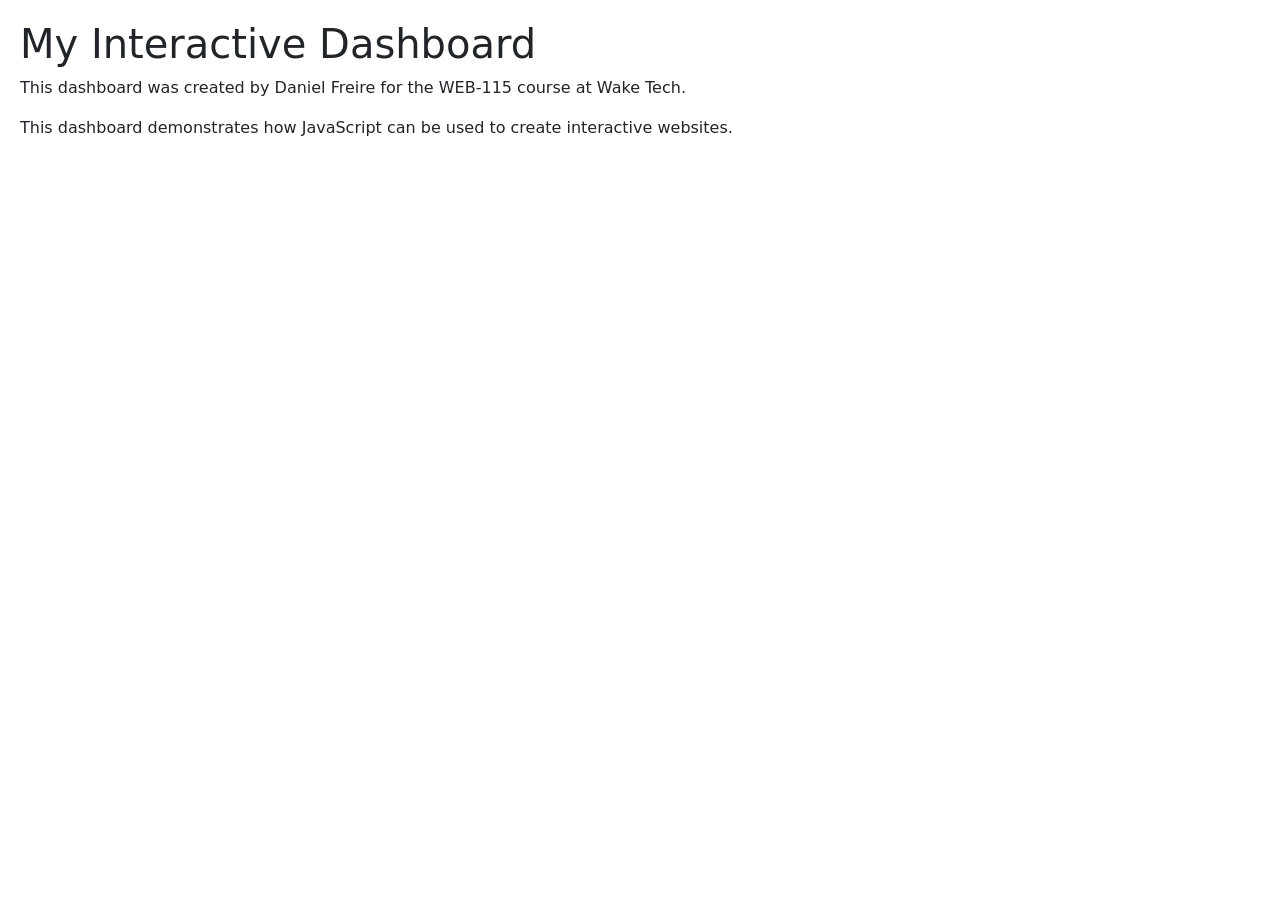
==== index.html @ 583c62be "Initial HTML, CSS and JavaScript code." ====
<!DOCTYPE html>
<html lang="en">
<head>
    <meta charset="UTF-8">
    <meta name="viewport" content="width=device-width, initial-scale=1.0">
    <title>My Interactive Dashboard</title>

    <link rel="stylesheet" href="css/style.css">

    <script src="js/script.js" defer></script>

    <!-- Bootstrap -->
    <link href="https://cdn.jsdelivr.net/npm/bootstrap@5.3.8/dist/css/bootstrap.min.css" rel="stylesheet" integrity="sha384-sRIl4kxILFvY47J16cr9ZwB07vP4J8+LH7qKQnuqkuIAvNWLzeN8tE5YBujZqJLB" crossorigin="anonymous">

    <script defer src="https://cdn.jsdelivr.net/npm/bootstrap@5.3.8/dist/js/bootstrap.bundle.min.js" integrity="sha384-FKyoEForCGlyvwx9Hj09JcYn3nv7wiPVlz7YYwJrWVcXK/BmnVDxM+D2scQbITxI" crossorigin="anonymous"></script>
</head>

<body>

    <h1>My Interactive Dashboard</h1>

    <p>This dashboard was created by Daniel Freire for the WEB-115 course at Wake Tech.</p>

    <script>
        document.write("This dashboard demonstrates how JavaScript can be used to create interactive websites.");
    </script>

    <!-- The <noscript> is for web browsers with JavaScript rendering disabled. -->
    <noscript>
        Unfortunately, your web browser does not support JavaScript.
    </noscript>

    <div class="container">
        <div class="row">
            <!-- Dashboard Content -->
        </div>
    </div>

</body>
</html>
---- css/style.css ----
body {
    background-color: #f8f9fa;
    font-family: Arial, sans-serif;
    padding: 20px;
}

h1 {
    color: #0d6efd;
}
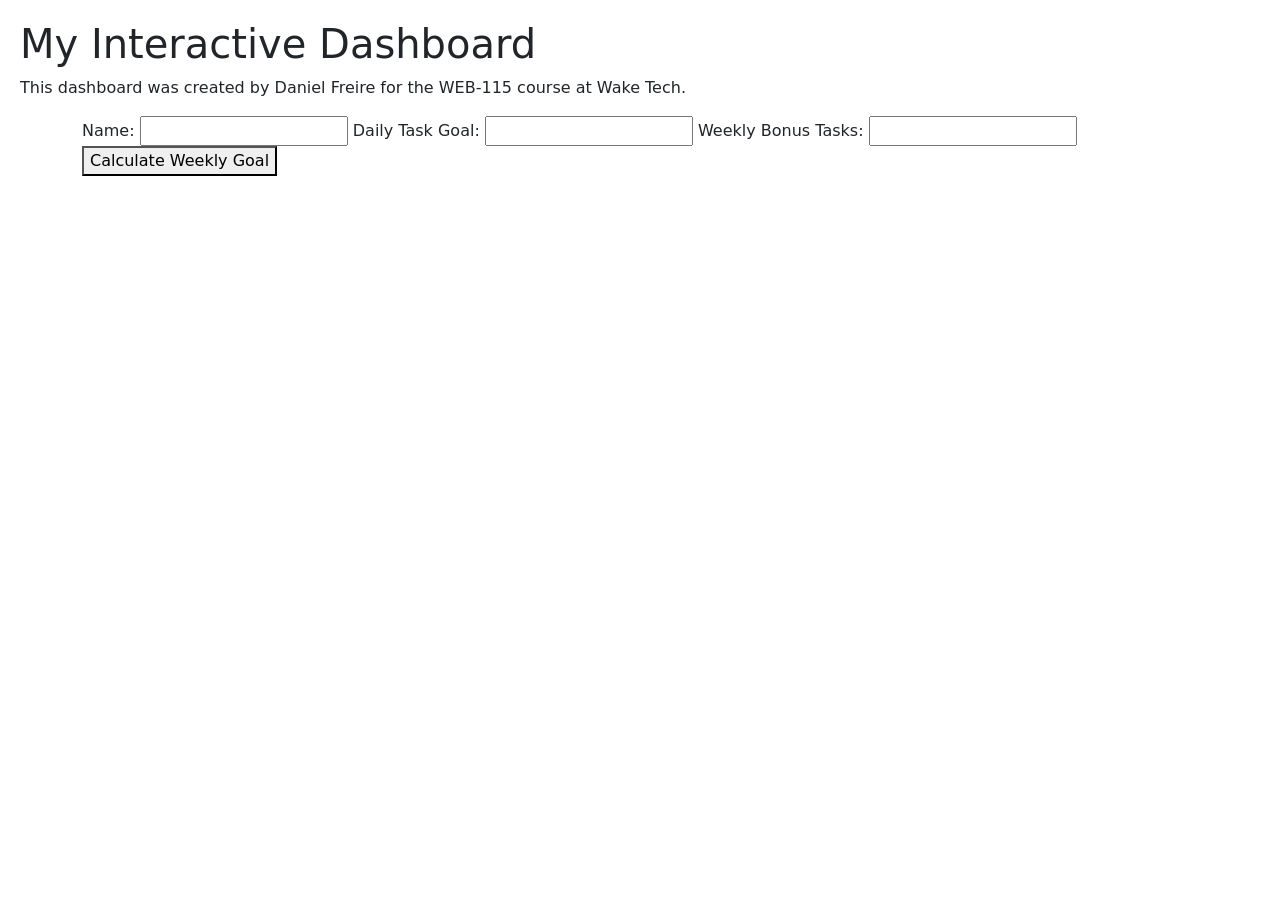
==== commit aa138689: "Created weekly goal function and form" ====
--- a/index.html
+++ b/index.html
@@ -7,12 +7,10 @@
 
     <link rel="stylesheet" href="css/style.css">
 
-    <script src="js/script.js" defer></script>
-
     <!-- Bootstrap -->
     <link href="https://cdn.jsdelivr.net/npm/bootstrap@5.3.8/dist/css/bootstrap.min.css" rel="stylesheet" integrity="sha384-sRIl4kxILFvY47J16cr9ZwB07vP4J8+LH7qKQnuqkuIAvNWLzeN8tE5YBujZqJLB" crossorigin="anonymous">
 
-    <script defer src="https://cdn.jsdelivr.net/npm/bootstrap@5.3.8/dist/js/bootstrap.bundle.min.js" integrity="sha384-FKyoEForCGlyvwx9Hj09JcYn3nv7wiPVlz7YYwJrWVcXK/BmnVDxM+D2scQbITxI" crossorigin="anonymous"></script>
+    <script defer src="https://cdn.jsdelivr.net/npm/bootstrap@5.3.8/dist/js/bootstrap.bundle.min.js" integrity="sha384-FKyoEForCGlyvwx9Hj09JcYn3nv7wiPVlz7YYJrWVcXK/BmnVDxM+D2scQbITxI" crossorigin="anonymous"></script>
 </head>
 
 <body>
@@ -21,18 +19,36 @@
 
     <p>This dashboard was created by Daniel Freire for the WEB-115 course at Wake Tech.</p>
 
-    <script>
-        document.write("This dashboard demonstrates how JavaScript can be used to create interactive websites.");
-    </script>
-
-    <!-- The <noscript> is for web browsers with JavaScript rendering disabled. -->
     <noscript>
         Unfortunately, your web browser does not support JavaScript.
     </noscript>
 
     <div class="container">
         <div class="row">
-            <!-- Dashboard Content -->
+
+            <div class="col" id="weekly-tasks">
+
+                <form id="goal-form">
+
+                    <label for="user-name">Name:</label>
+                    <input type="text" id="user-name" name="user-name" required>
+
+                    <label for="daily-goal">Daily Task Goal:</label>
+                    <input type="number" id="daily-goal" name="daily-goal" required>
+
+                    <label for="bonus-tasks">Weekly Bonus Tasks:</label>
+                    <input type="number" id="bonus-tasks" name="bonus-tasks" required>
+
+                    <button type="submit" id="goal-btn">Calculate Weekly Goal</button>
+
+                </form>
+
+                <p id="goal-message"></p>
+
+                <script src="js/task-manager.js"></script>
+
+            </div>
+
         </div>
     </div>
 
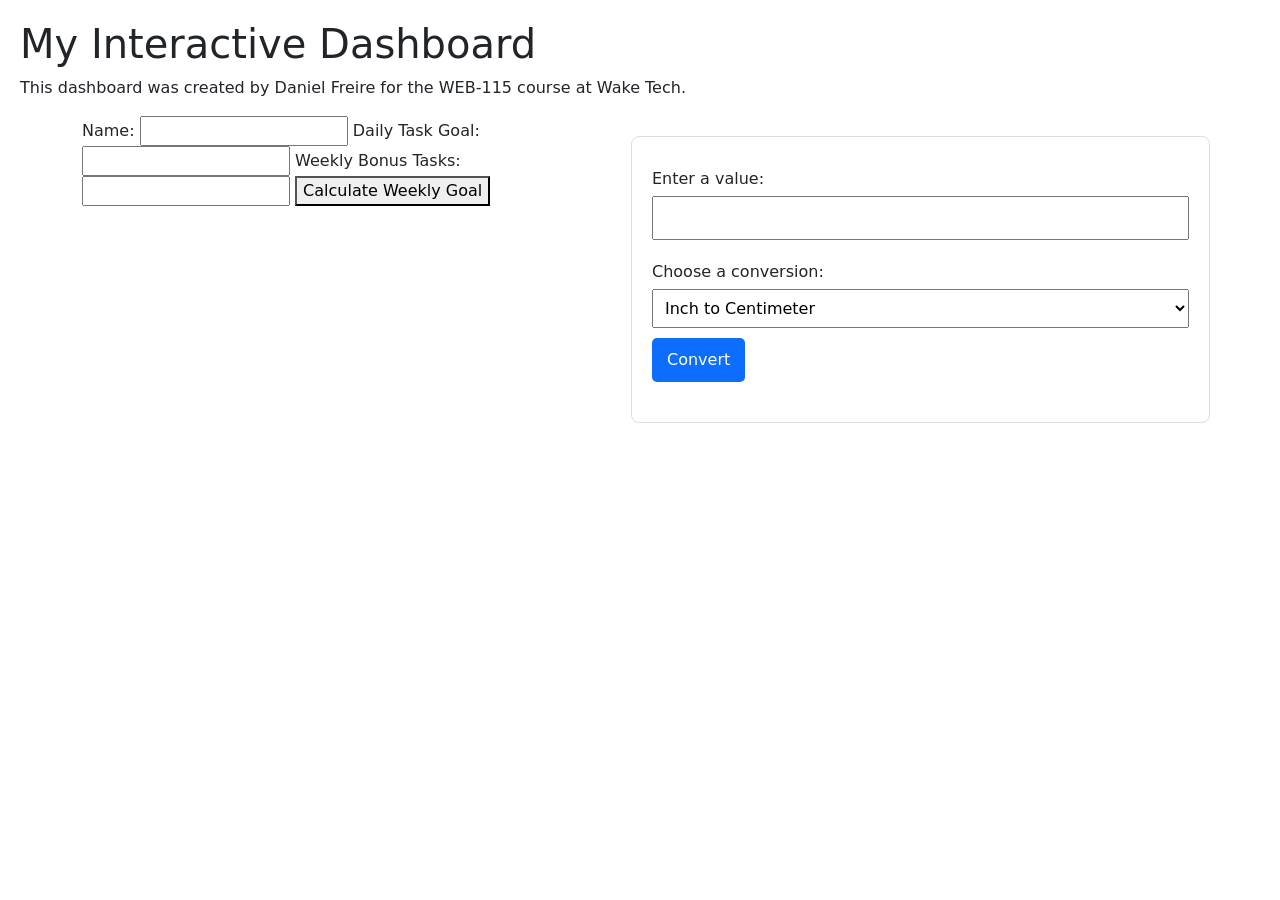
==== commit 570df4b7: "Implemented working metric converter" ====
--- a/index.html
+++ b/index.html
@@ -26,31 +26,59 @@
     <div class="container">
         <div class="row">
 
-            <div class="col" id="weekly-tasks">
+    <div class="col" id="weekly-tasks">
 
-                <form id="goal-form">
+        <form id="goal-form">
 
-                    <label for="user-name">Name:</label>
-                    <input type="text" id="user-name" name="user-name" required>
+            <label for="user-name">Name:</label>
+            <input type="text" id="user-name" name="user-name" required>
 
-                    <label for="daily-goal">Daily Task Goal:</label>
-                    <input type="number" id="daily-goal" name="daily-goal" required>
+            <label for="daily-goal">Daily Task Goal:</label>
+            <input type="number" id="daily-goal" name="daily-goal" required>
 
-                    <label for="bonus-tasks">Weekly Bonus Tasks:</label>
-                    <input type="number" id="bonus-tasks" name="bonus-tasks" required>
+            <label for="bonus-tasks">Weekly Bonus Tasks:</label>
+            <input type="number" id="bonus-tasks" name="bonus-tasks" required>
 
-                    <button type="submit" id="goal-btn">Calculate Weekly Goal</button>
+            <button type="submit" id="goal-btn">Calculate Weekly Goal</button>
 
-                </form>
+        </form>
 
-                <p id="goal-message"></p>
+        <p id="goal-message"></p>
 
-                <script src="js/task-manager.js"></script>
+        <script src="js/task-manager.js"></script>
 
-            </div>
+    </div>
 
-        </div>
-    </div>
+    <div class="col" id="metric-converter">
+
+    <form id="metric-form">
+
+        <label for="metric-value">Enter a value:</label>
+        <input type="number" id="metric-value" name="metric-value" required>
+
+        <label for="conversion">Choose a conversion:</label>
+        <select id="conversion" name="conversion" required>
+            <option value="inch to centimeter">Inch to Centimeter</option>
+            <option value="foot to centimeter">Foot to Centimeter</option>
+            <option value="yard to meter">Yard to Meter</option>
+            <option value="mile to kilometer">Mile to Kilometer</option>
+            <option value="centimeter to inch">Centimeter to Inch</option>
+            <option value="centimeter to foot">Centimeter to Foot</option>
+            <option value="meter to yard">Meter to Yard</option>
+            <option value="kilometer to mile">Kilometer to Mile</option>
+        </select>
+
+        <button type="submit" id="convert-btn">Convert</button>
+
+    </form>
+
+    <p id="conversion-result"></p>
+
+    <script defer src="js/metric-converter.js"></script>
+
+</div>
+
+</div>
 
 </body>
 </html>
--- a/css/style.css
+++ b/css/style.css
@@ -6,4 +6,44 @@
 
 h1 {
     color: #0d6efd;
+}
+
+#metric-converter {
+    background-color: white;
+    padding: 20px;
+    margin-top: 20px;
+    border-radius: 8px;
+    border: 1px solid #ddd;
+}
+
+#metric-converter label {
+    display: block;
+    margin-top: 10px;
+    margin-bottom: 5px;
+}
+
+#metric-converter input,
+#metric-converter select {
+    width: 100%;
+    padding: 8px;
+    margin-bottom: 10px;
+}
+
+#convert-btn {
+    background-color: #0d6efd;
+    color: white;
+    border: none;
+    padding: 10px 15px;
+    border-radius: 5px;
+    cursor: pointer;
+}
+
+#convert-btn:hover {
+    background-color: #0b5ed7;
+}
+
+#conversion-result {
+    margin-top: 20px;
+    font-weight: bold;
+    color: #198754;
 }
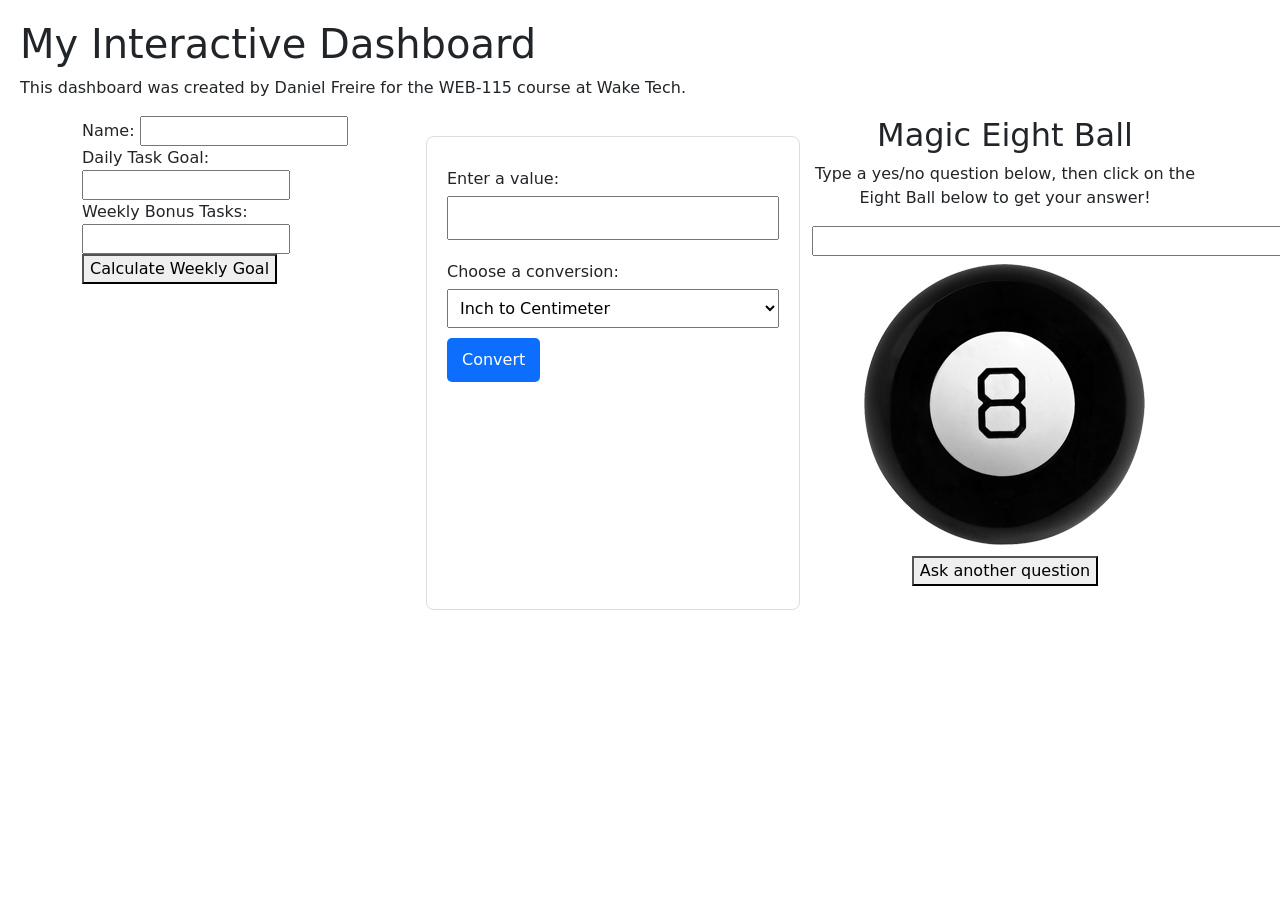
==== commit b2d5cec5: "Add Magic Eight Ball feature" ====
--- a/index.html
+++ b/index.html
@@ -8,7 +8,7 @@
     <link rel="stylesheet" href="css/style.css">
 
     <!-- Bootstrap -->
-    <link href="https://cdn.jsdelivr.net/npm/bootstrap@5.3.8/dist/css/bootstrap.min.css" rel="stylesheet" integrity="sha384-sRIl4kxILFvY47J16cr9ZwB07vP4J8+LH7qKQnuqkuIAvNWLzeN8tE5YBujZqJLB" crossorigin="anonymous">
+    <link href="https://cdn.jsdelivr.net/npm/bootstrap@5.3.8/dist/css/bootstrap.min.css" rel="stylesheet" integrity="sha384-sRIl4kxILFv47J16cr9ZwB07vP4J8+LH7qKQnuqkuIAvNWLzeN8tE5YBujZqJLB" crossorigin="anonymous">
 
     <script defer src="https://cdn.jsdelivr.net/npm/bootstrap@5.3.8/dist/js/bootstrap.bundle.min.js" integrity="sha384-FKyoEForCGlyvwx9Hj09JcYn3nv7wiPVlz7YYJrWVcXK/BmnVDxM+D2scQbITxI" crossorigin="anonymous"></script>
 </head>
@@ -26,59 +26,104 @@
     <div class="container">
         <div class="row">
 
-    <div class="col" id="weekly-tasks">
+            <!-- Weekly Tasks -->
+            <div class="col" id="weekly-tasks">
 
-        <form id="goal-form">
+                <form id="goal-form">
 
-            <label for="user-name">Name:</label>
-            <input type="text" id="user-name" name="user-name" required>
+                    <label for="user-name">Name:</label>
+                    <input type="text" id="user-name" name="user-name" required>
 
-            <label for="daily-goal">Daily Task Goal:</label>
-            <input type="number" id="daily-goal" name="daily-goal" required>
+                    <label for="daily-goal">Daily Task Goal:</label>
+                    <input type="number" id="daily-goal" name="daily-goal" required>
 
-            <label for="bonus-tasks">Weekly Bonus Tasks:</label>
-            <input type="number" id="bonus-tasks" name="bonus-tasks" required>
+                    <label for="bonus-tasks">Weekly Bonus Tasks:</label>
+                    <input type="number" id="bonus-tasks" name="bonus-tasks" required>
 
-            <button type="submit" id="goal-btn">Calculate Weekly Goal</button>
+                    <button type="submit" id="goal-btn">Calculate Weekly Goal</button>
 
-        </form>
+                </form>
 
-        <p id="goal-message"></p>
+                <p id="goal-message"></p>
 
-        <script src="js/task-manager.js"></script>
+                <script src="js/task-manager.js"></script>
 
+            </div>
+
+
+            <!-- Metric Converter -->
+            <div class="col" id="metric-converter">
+
+                <form id="metric-form">
+
+                    <label for="metric-value">Enter a value:</label>
+                    <input type="number" id="metric-value" name="metric-value" required>
+
+                    <label for="conversion">Choose a conversion:</label>
+
+                    <select id="conversion" name="conversion" required>
+                        <option value="inch to centimeter">Inch to Centimeter</option>
+                        <option value="foot to centimeter">Foot to Centimeter</option>
+                        <option value="yard to meter">Yard to Meter</option>
+                        <option value="mile to kilometer">Mile to Kilometer</option>
+                        <option value="centimeter to inch">Centimeter to Inch</option>
+                        <option value="centimeter to foot">Centimeter to Foot</option>
+                        <option value="meter to yard">Meter to Yard</option>
+                        <option value="kilometer to mile">Kilometer to Mile</option>
+                    </select>
+
+                    <button type="submit" id="convert-btn">Convert</button>
+
+                </form>
+
+                <p id="conversion-result"></p>
+
+                <script defer src="js/metric-converter.js"></script>
+
+            </div>
+
+
+            <!-- Magic Eight Ball -->
+            <div class="col" id="magic-eight-ball">
+
+                <link rel="stylesheet" href="css/magic-eight-ball.css">
+
+                <h2 class="heading">Magic Eight Ball</h2>
+
+                <form>
+
+                    <p>
+                        Type a yes/no question below, then click on the Eight Ball below to get your answer!
+                    </p>
+
+                    <input id="question" name="question" size="80">
+
+                    <div id="magicEightBall">
+
+                        <div id="circle"></div>
+
+                        <img
+                            id="ball"
+                            src="img/magic-eight-ball.png"
+                            alt="Magic Eight Ball"
+                        >
+
+                    </div>
+
+                    <button id="reset" name="reset" type="reset">
+                        Ask another question
+                    </button>
+
+                </form>
+
+                <br>
+
+                <script src="js/magic-eight-ball.js" defer></script>
+
+            </div>
+
+        </div>
     </div>
-
-    <div class="col" id="metric-converter">
-
-    <form id="metric-form">
-
-        <label for="metric-value">Enter a value:</label>
-        <input type="number" id="metric-value" name="metric-value" required>
-
-        <label for="conversion">Choose a conversion:</label>
-        <select id="conversion" name="conversion" required>
-            <option value="inch to centimeter">Inch to Centimeter</option>
-            <option value="foot to centimeter">Foot to Centimeter</option>
-            <option value="yard to meter">Yard to Meter</option>
-            <option value="mile to kilometer">Mile to Kilometer</option>
-            <option value="centimeter to inch">Centimeter to Inch</option>
-            <option value="centimeter to foot">Centimeter to Foot</option>
-            <option value="meter to yard">Meter to Yard</option>
-            <option value="kilometer to mile">Kilometer to Mile</option>
-        </select>
-
-        <button type="submit" id="convert-btn">Convert</button>
-
-    </form>
-
-    <p id="conversion-result"></p>
-
-    <script defer src="js/metric-converter.js"></script>
-
-</div>
-
-</div>
 
 </body>
 </html>
--- a/css/magic-eight-ball.css
+++ b/css/magic-eight-ball.css
@@ -0,0 +1,43 @@
+
+#magic-eight-ball {
+  max-width: 410px;
+  text-align: center;
+  margin: auto;
+}
+
+#circle {
+  font-size: 12pt;
+  background-color: white;
+  color: black;
+  position: absolute;
+  margin-left: 70px;
+  margin-top: 70px;
+  height: 150px;
+  width: 150px;
+  border-radius: 50%;
+  text-wrap: wrap;
+  display: none;
+}
+
+
+img:active {
+  animation: shake 1s;
+  animation-iteration-count: infinite;
+}
+
+img:visited {
+  animation: none;
+}
+@keyframes shake {
+  0% { transform: translate(1px, 1px) rotate(0deg);  }
+  10% { transform: translate(-1px, -2px) rotate(-1deg); }
+  20% { transform: translate(-3px, 0px) rotate(1deg); }
+  30% { transform: translate(3px, 2px) rotate(0deg); }
+  40% { transform: translate(1px, -1px) rotate(1deg); }
+  50% { transform: translate(-1px, 2px) rotate(-1deg); }
+  60% { transform: translate(-3px, 1px) rotate(0deg); }
+  70% { transform: translate(3px, 1px) rotate(-1deg); }
+  80% { transform: translate(-1px, -1px) rotate(1deg); }
+  90% { transform: translate(1px, 2px) rotate(0deg); }
+  100% { transform: translate(1px, -2px) rotate(-1deg); }
+}
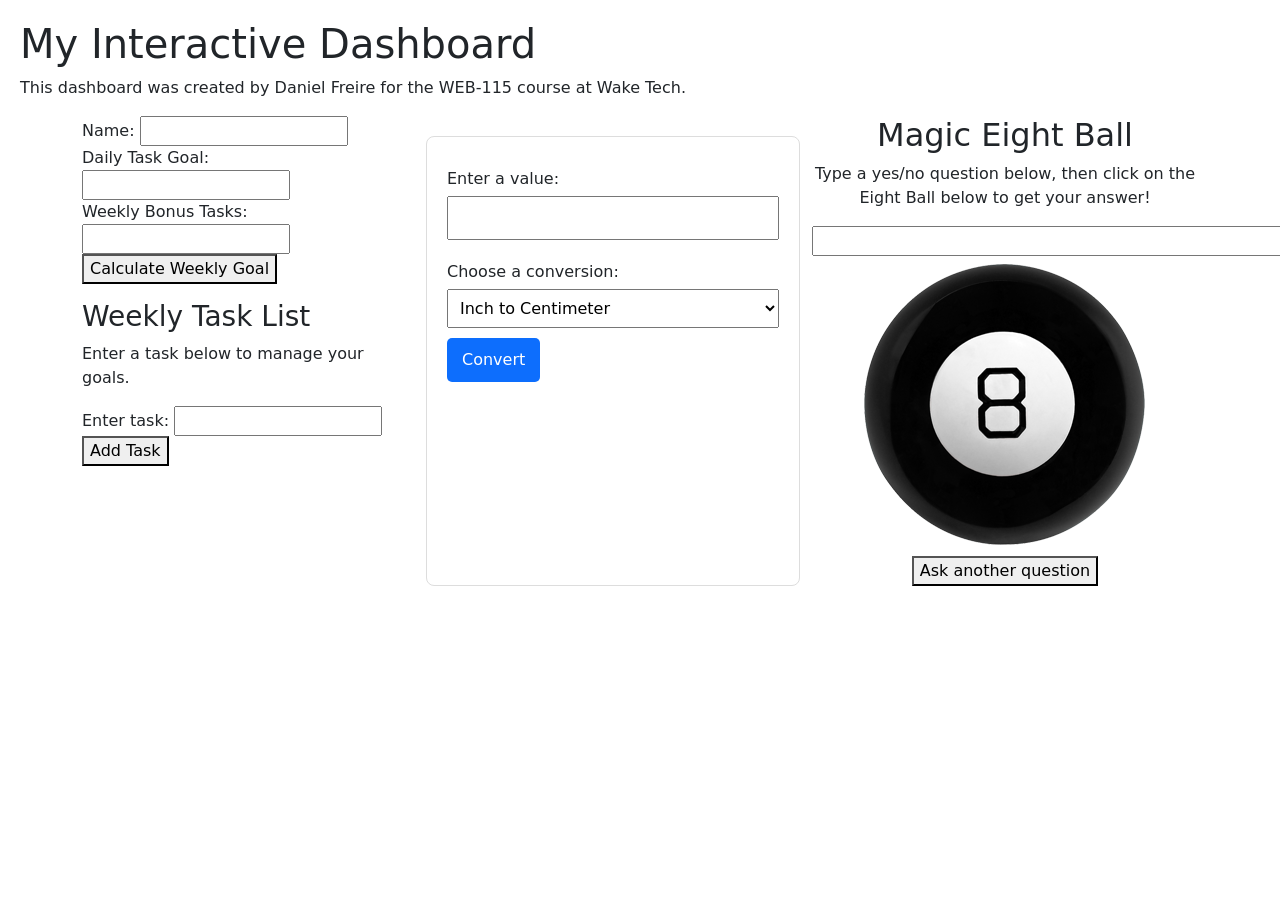
==== commit 8f7856a8: "UI in HTML with JS generated UL and task logic" ====
--- a/index.html
+++ b/index.html
@@ -1,23 +1,40 @@
 <!DOCTYPE html>
 <html lang="en">
+
 <head>
     <meta charset="UTF-8">
     <meta name="viewport" content="width=device-width, initial-scale=1.0">
+
     <title>My Interactive Dashboard</title>
 
     <link rel="stylesheet" href="css/style.css">
 
     <!-- Bootstrap -->
-    <link href="https://cdn.jsdelivr.net/npm/bootstrap@5.3.8/dist/css/bootstrap.min.css" rel="stylesheet" integrity="sha384-sRIl4kxILFv47J16cr9ZwB07vP4J8+LH7qKQnuqkuIAvNWLzeN8tE5YBujZqJLB" crossorigin="anonymous">
-
-    <script defer src="https://cdn.jsdelivr.net/npm/bootstrap@5.3.8/dist/js/bootstrap.bundle.min.js" integrity="sha384-FKyoEForCGlyvwx9Hj09JcYn3nv7wiPVlz7YYJrWVcXK/BmnVDxM+D2scQbITxI" crossorigin="anonymous"></script>
+    <link
+        href="https://cdn.jsdelivr.net/npm/bootstrap@5.3.8/dist/css/bootstrap.min.css"
+        rel="stylesheet"
+        integrity="sha384-sRIl4kxILFv47J16cr9ZwB07vP4J8+LH7qKQnuqkuIAvNWLzeN8tE5YBujZqJLB"
+        crossorigin="anonymous"
+    >
+
+    <script
+        defer
+        src="https://cdn.jsdelivr.net/npm/bootstrap@5.3.8/dist/js/bootstrap.bundle.min.js"
+        integrity="sha384-FKyoEForCGlyvwx9Hj09JcYn3nv7wiPVlz7YYJrWVcXK/BmnVDxM+D2scQbITxI"
+        crossorigin="anonymous"
+    ></script>
+
+    <link rel="stylesheet" href="css/magic-eight-ball.css">
 </head>
 
 <body>
 
     <h1>My Interactive Dashboard</h1>
 
-    <p>This dashboard was created by Daniel Freire for the WEB-115 course at Wake Tech.</p>
+    <p>
+        This dashboard was created by Daniel Freire
+        for the WEB-115 course at Wake Tech.
+    </p>
 
     <noscript>
         Unfortunately, your web browser does not support JavaScript.
@@ -26,30 +43,74 @@
     <div class="container">
         <div class="row">
 
-            <!-- Weekly Tasks -->
+            <!-- Weekly Tasks and Task Manager -->
             <div class="col" id="weekly-tasks">
 
+                <!-- Weekly Goal Form -->
                 <form id="goal-form">
 
                     <label for="user-name">Name:</label>
-                    <input type="text" id="user-name" name="user-name" required>
+                    <input
+                        type="text"
+                        id="user-name"
+                        name="user-name"
+                        required
+                    >
 
                     <label for="daily-goal">Daily Task Goal:</label>
-                    <input type="number" id="daily-goal" name="daily-goal" required>
+                    <input
+                        type="number"
+                        id="daily-goal"
+                        name="daily-goal"
+                        required
+                    >
 
                     <label for="bonus-tasks">Weekly Bonus Tasks:</label>
-                    <input type="number" id="bonus-tasks" name="bonus-tasks" required>
-
-                    <button type="submit" id="goal-btn">Calculate Weekly Goal</button>
+                    <input
+                        type="number"
+                        id="bonus-tasks"
+                        name="bonus-tasks"
+                        required
+                    >
+
+                    <button type="submit" id="goal-btn">
+                        Calculate Weekly Goal
+                    </button>
 
                 </form>
 
                 <p id="goal-message"></p>
 
-                <script src="js/task-manager.js"></script>
+                <!-- Weekly Task Manager -->
+                <div id="task-list">
+
+                    <h3>Weekly Task List</h3>
+
+                    <p>
+                        Enter a task below to manage your goals.
+                    </p>
+
+                    <form id="task-form">
+
+                        <label for="task-name">Enter task:</label>
+
+                        <input
+                            type="text"
+                            id="task-name"
+                            name="task-name"
+                        >
+
+                        <button type="button" id="add-task">
+                            Add Task
+                        </button>
+
+                    </form>
+
+                    <!-- The task list will be generated with JavaScript -->
+
+                </div>
 
             </div>
-
 
             <!-- Metric Converter -->
             <div class="col" id="metric-converter">
@@ -57,46 +118,70 @@
                 <form id="metric-form">
 
                     <label for="metric-value">Enter a value:</label>
-                    <input type="number" id="metric-value" name="metric-value" required>
+
+                    <input
+                        type="number"
+                        id="metric-value"
+                        name="metric-value"
+                        required
+                    >
 
                     <label for="conversion">Choose a conversion:</label>
 
                     <select id="conversion" name="conversion" required>
-                        <option value="inch to centimeter">Inch to Centimeter</option>
-                        <option value="foot to centimeter">Foot to Centimeter</option>
-                        <option value="yard to meter">Yard to Meter</option>
-                        <option value="mile to kilometer">Mile to Kilometer</option>
-                        <option value="centimeter to inch">Centimeter to Inch</option>
-                        <option value="centimeter to foot">Centimeter to Foot</option>
-                        <option value="meter to yard">Meter to Yard</option>
-                        <option value="kilometer to mile">Kilometer to Mile</option>
+                        <option value="inch to centimeter">
+                            Inch to Centimeter
+                        </option>
+                        <option value="foot to centimeter">
+                            Foot to Centimeter
+                        </option>
+                        <option value="yard to meter">
+                            Yard to Meter
+                        </option>
+                        <option value="mile to kilometer">
+                            Mile to Kilometer
+                        </option>
+                        <option value="centimeter to inch">
+                            Centimeter to Inch
+                        </option>
+                        <option value="centimeter to foot">
+                            Centimeter to Foot
+                        </option>
+                        <option value="meter to yard">
+                            Meter to Yard
+                        </option>
+                        <option value="kilometer to mile">
+                            Kilometer to Mile
+                        </option>
                     </select>
 
-                    <button type="submit" id="convert-btn">Convert</button>
+                    <button type="submit" id="convert-btn">
+                        Convert
+                    </button>
 
                 </form>
 
                 <p id="conversion-result"></p>
 
-                <script defer src="js/metric-converter.js"></script>
-
             </div>
-
 
             <!-- Magic Eight Ball -->
             <div class="col" id="magic-eight-ball">
 
-                <link rel="stylesheet" href="css/magic-eight-ball.css">
-
                 <h2 class="heading">Magic Eight Ball</h2>
 
                 <form>
 
                     <p>
-                        Type a yes/no question below, then click on the Eight Ball below to get your answer!
+                        Type a yes/no question below, then click on the
+                        Eight Ball below to get your answer!
                     </p>
 
-                    <input id="question" name="question" size="80">
+                    <input
+                        id="question"
+                        name="question"
+                        size="80"
+                    >
 
                     <div id="magicEightBall">
 
@@ -116,14 +201,16 @@
 
                 </form>
 
-                <br>
-
-                <script src="js/magic-eight-ball.js" defer></script>
-
             </div>
 
         </div>
     </div>
 
+    <!-- JavaScript files -->
+    <script src="js/task-manager.js"></script>
+    <script src="js/metric-converter.js"></script>
+    <script src="js/magic-eight-ball.js"></script>
+
 </body>
+
 </html>
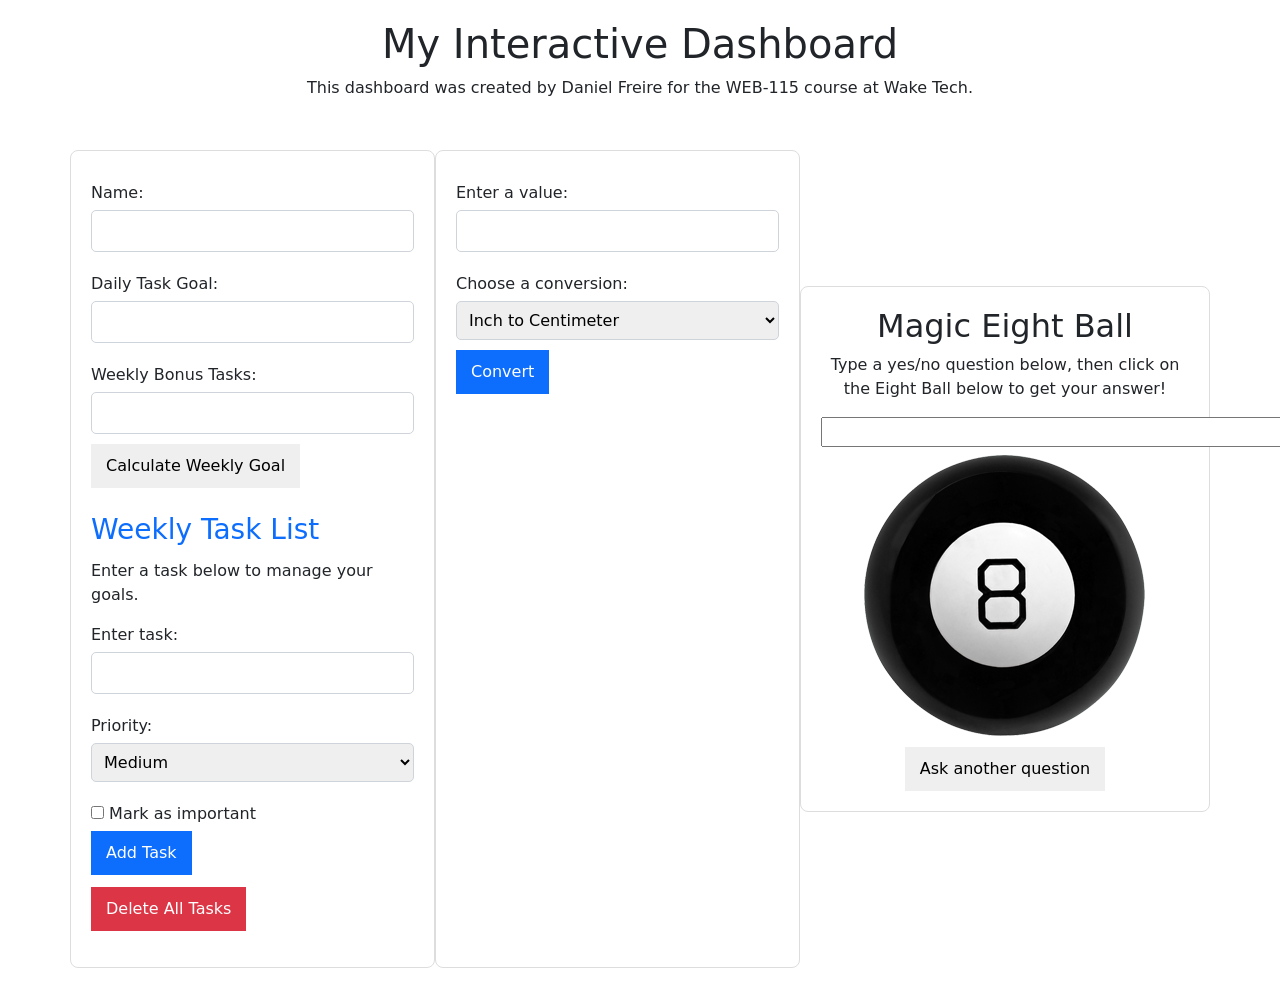
==== commit 341b6bbe: "Updated task manager with objects and task controls" ====
--- a/index.html
+++ b/index.html
@@ -98,15 +98,44 @@
                             type="text"
                             id="task-name"
                             name="task-name"
+                            required
                         >
 
-                        <button type="button" id="add-task">
+                        <label for="task-priority">Priority:</label>
+
+                        <select
+                            id="task-priority"
+                            name="task-priority"
+                        >
+                            <option value="High">High</option>
+                            <option value="Medium" selected>Medium</option>
+                            <option value="Low">Low</option>
+                        </select>
+
+                        <label for="task-important">
+                            <input
+                                type="checkbox"
+                                id="task-important"
+                                name="task-important"
+                            >
+                            Mark as important
+                        </label>
+
+                        <button type="submit" id="add-task">
                             Add Task
                         </button>
 
                     </form>
 
-                    <!-- The task list will be generated with JavaScript -->
+                    <button
+                        type="button"
+                        id="delete-task-list"
+                    >
+                        Delete All Tasks
+                    </button>
+
+                    <!-- JavaScript will display tasks here -->
+                    <ul id="user-tasks"></ul>
 
                 </div>
 
--- a/css/style.css
+++ b/css/style.css
@@ -1,14 +1,27 @@
+
+/* General page styles */
 body {
     background-color: #f8f9fa;
     font-family: Arial, sans-serif;
     padding: 20px;
+    color: #212529;
 }
 
 h1 {
     color: #0d6efd;
+    text-align: center;
+    margin-bottom: 15px;
 }
 
-#metric-converter {
+body > p {
+    text-align: center;
+    margin-bottom: 30px;
+}
+
+/* Dashboard sections */
+#weekly-tasks,
+#metric-converter,
+#magic-eight-ball {
     background-color: white;
     padding: 20px;
     margin-top: 20px;
@@ -16,34 +29,142 @@
     border: 1px solid #ddd;
 }
 
+/* Form labels */
+#weekly-tasks label,
 #metric-converter label {
     display: block;
     margin-top: 10px;
     margin-bottom: 5px;
 }
 
+/* Form inputs */
+#weekly-tasks input[type="text"],
+#weekly-tasks input[type="number"],
+#weekly-tasks select,
 #metric-converter input,
 #metric-converter select {
     width: 100%;
     padding: 8px;
     margin-bottom: 10px;
+    border: 1px solid #ced4da;
+    border-radius: 5px;
 }
 
+/* General buttons */
+button {
+    padding: 10px 15px;
+    border: none;
+    border-radius: 5px;
+    cursor: pointer;
+    margin: 4px 3px 4px 0;
+}
+
+button:hover {
+    opacity: 0.85;
+}
+
+/* Weekly task manager */
+#task-list {
+    margin-top: 25px;
+}
+
+#task-list h3 {
+    color: #0d6efd;
+    margin-bottom: 12px;
+}
+
+#add-task {
+    background-color: #0d6efd;
+    color: white;
+}
+
+#delete-task-list {
+    background-color: #dc3545;
+    color: white;
+    margin-top: 12px;
+}
+
+/* Individual task items */
+#user-tasks {
+    padding-left: 0;
+    margin-top: 15px;
+    list-style: none;
+}
+
+.task-item {
+    padding: 12px;
+    margin-bottom: 12px;
+    border: 1px solid #ddd;
+    border-radius: 6px;
+    overflow-wrap: anywhere;
+}
+
+/* Task action buttons */
+.task-item button {
+    font-size: 13px;
+    margin-top: 8px;
+}
+
+.task-item button:nth-of-type(1) {
+    background-color: #198754;
+    color: white;
+}
+
+.task-item button:nth-of-type(2) {
+    background-color: #0d6efd;
+    color: white;
+}
+
+.task-item button:nth-of-type(3) {
+    background-color: #dc3545;
+    color: white;
+}
+
+/* Metric converter */
 #convert-btn {
     background-color: #0d6efd;
     color: white;
-    border: none;
-    padding: 10px 15px;
-    border-radius: 5px;
-    cursor: pointer;
-}
-
-#convert-btn:hover {
-    background-color: #0b5ed7;
 }
 
 #conversion-result {
     margin-top: 20px;
     font-weight: bold;
     color: #198754;
+}
+
+/* Weekly goal result */
+#goal-message {
+    margin-top: 15px;
+    font-weight: bold;
+}
+
+/* Responsive layout for smaller screens */
+@media (max-width: 768px) {
+    body {
+        padding: 12px;
+    }
+
+    #weekly-tasks,
+    #metric-converter,
+    #magic-eight-ball {
+        padding: 15px;
+    }
+
+    .row {
+        display: block;
+    }
+
+    .col {
+        width: 100%;
+    }
+
+    #question {
+        max-width: 100%;
+        width: 100%;
+    }
+
+    #magicEightBall img {
+        max-width: 100%;
+        height: auto;
+    }
 }
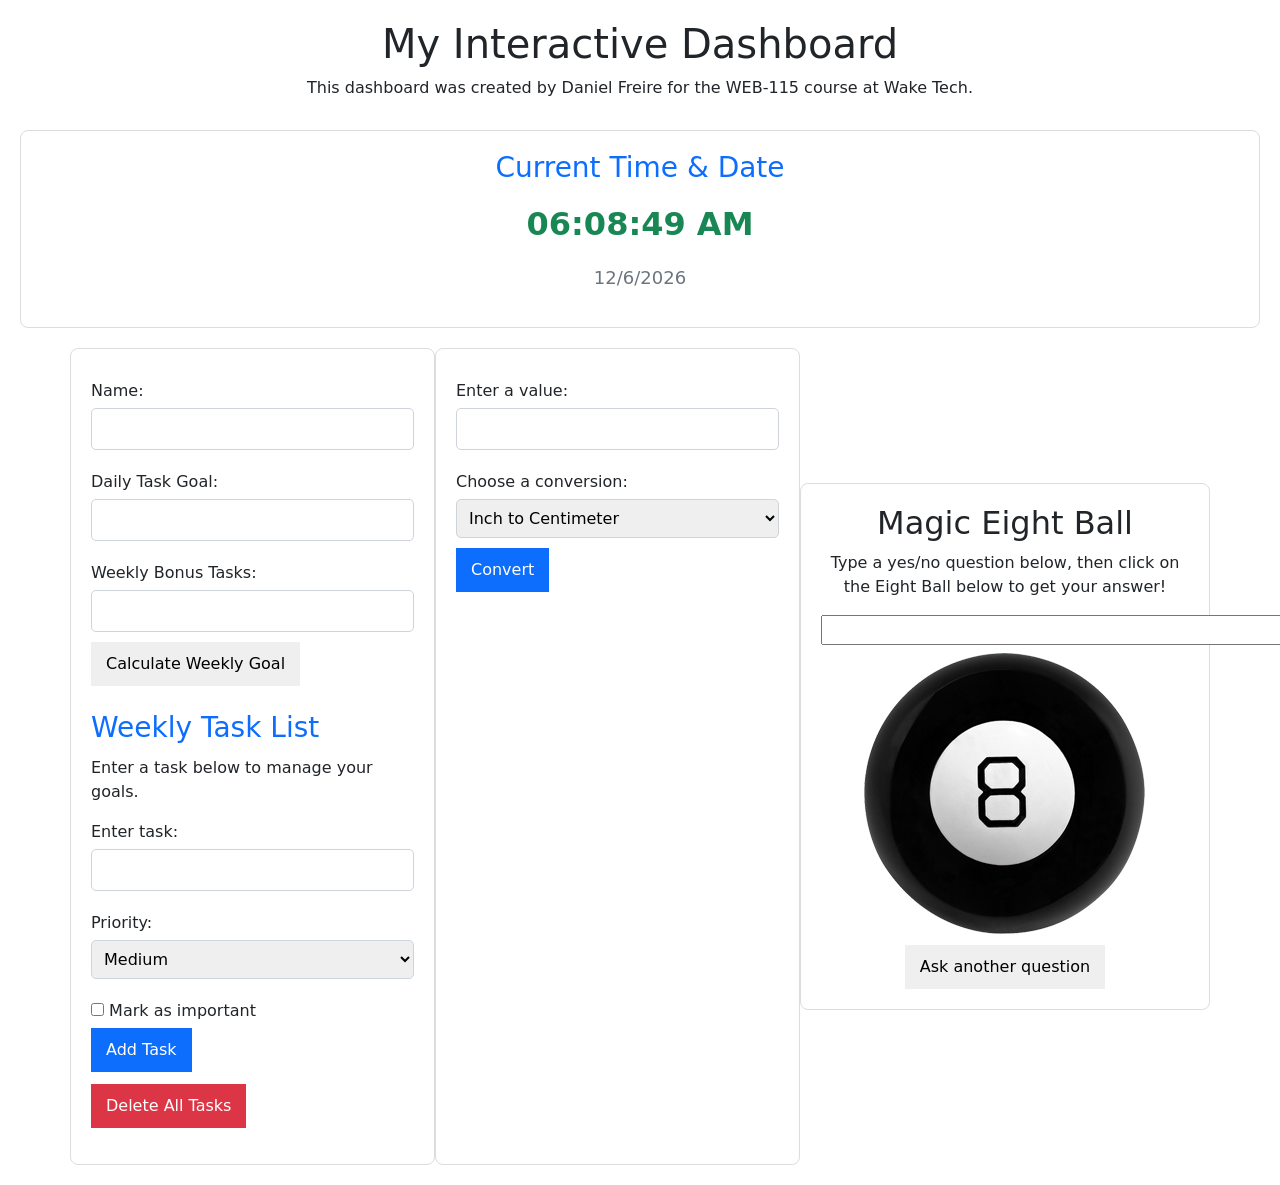
==== commit 4affdbab: "Implemented real-time clock and date component" ====
--- a/index.html
+++ b/index.html
@@ -1,3 +1,4 @@
+
 <!DOCTYPE html>
 <html lang="en">
 
@@ -7,7 +8,11 @@
 
     <title>My Interactive Dashboard</title>
 
+    <!-- Main CSS -->
     <link rel="stylesheet" href="css/style.css">
+
+    <!-- Digital Clock CSS -->
+    <link rel="stylesheet" href="css/digital-clock.css">
 
     <!-- Bootstrap -->
     <link
@@ -25,6 +30,10 @@
     ></script>
 
     <link rel="stylesheet" href="css/magic-eight-ball.css">
+
+    <!-- Digital Clock JavaScript -->
+    <script defer src="js/digital-clock.js"></script>
+
 </head>
 
 <body>
@@ -40,202 +49,216 @@
         Unfortunately, your web browser does not support JavaScript.
     </noscript>
 
-    <div class="container">
-        <div class="row">
-
-            <!-- Weekly Tasks and Task Manager -->
-            <div class="col" id="weekly-tasks">
-
-                <!-- Weekly Goal Form -->
-                <form id="goal-form">
-
-                    <label for="user-name">Name:</label>
-                    <input
-                        type="text"
-                        id="user-name"
-                        name="user-name"
-                        required
-                    >
-
-                    <label for="daily-goal">Daily Task Goal:</label>
-                    <input
-                        type="number"
-                        id="daily-goal"
-                        name="daily-goal"
-                        required
-                    >
-
-                    <label for="bonus-tasks">Weekly Bonus Tasks:</label>
-                    <input
-                        type="number"
-                        id="bonus-tasks"
-                        name="bonus-tasks"
-                        required
-                    >
-
-                    <button type="submit" id="goal-btn">
-                        Calculate Weekly Goal
-                    </button>
-
-                </form>
-
-                <p id="goal-message"></p>
-
-                <!-- Weekly Task Manager -->
-                <div id="task-list">
-
-                    <h3>Weekly Task List</h3>
-
-                    <p>
-                        Enter a task below to manage your goals.
-                    </p>
-
-                    <form id="task-form">
-
-                        <label for="task-name">Enter task:</label>
-
+    <main>
+
+        <!-- Digital Clock -->
+        <div id="digital-clock" class="col">
+
+            <h3>Current Time &amp; Date</h3>
+
+            <p id="clock-face"></p>
+
+            <p id="calendar-date"></p>
+
+        </div>
+
+        <div class="container">
+            <div class="row">
+
+                <!-- Weekly Tasks and Task Manager -->
+                <div class="col" id="weekly-tasks">
+
+                    <!-- Weekly Goal Form -->
+                    <form id="goal-form">
+
+                        <label for="user-name">Name:</label>
                         <input
                             type="text"
-                            id="task-name"
-                            name="task-name"
-                            required
-                        >
-
-                        <label for="task-priority">Priority:</label>
-
-                        <select
-                            id="task-priority"
-                            name="task-priority"
-                        >
-                            <option value="High">High</option>
-                            <option value="Medium" selected>Medium</option>
-                            <option value="Low">Low</option>
+                            id="user-name"
+                            name="user-name"
+                            required
+                        >
+
+                        <label for="daily-goal">Daily Task Goal:</label>
+                        <input
+                            type="number"
+                            id="daily-goal"
+                            name="daily-goal"
+                            required
+                        >
+
+                        <label for="bonus-tasks">Weekly Bonus Tasks:</label>
+                        <input
+                            type="number"
+                            id="bonus-tasks"
+                            name="bonus-tasks"
+                            required
+                        >
+
+                        <button type="submit" id="goal-btn">
+                            Calculate Weekly Goal
+                        </button>
+
+                    </form>
+
+                    <p id="goal-message"></p>
+
+                    <!-- Weekly Task Manager -->
+                    <div id="task-list">
+
+                        <h3>Weekly Task List</h3>
+
+                        <p>
+                            Enter a task below to manage your goals.
+                        </p>
+
+                        <form id="task-form">
+
+                            <label for="task-name">Enter task:</label>
+
+                            <input
+                                type="text"
+                                id="task-name"
+                                name="task-name"
+                                required
+                            >
+
+                            <label for="task-priority">Priority:</label>
+
+                            <select
+                                id="task-priority"
+                                name="task-priority"
+                            >
+                                <option value="High">High</option>
+                                <option value="Medium" selected>Medium</option>
+                                <option value="Low">Low</option>
+                            </select>
+
+                            <label for="task-important">
+                                <input
+                                    type="checkbox"
+                                    id="task-important"
+                                    name="task-important"
+                                >
+                                Mark as important
+                            </label>
+
+                            <button type="submit" id="add-task">
+                                Add Task
+                            </button>
+
+                        </form>
+
+                        <button
+                            type="button"
+                            id="delete-task-list"
+                        >
+                            Delete All Tasks
+                        </button>
+
+                        <ul id="user-tasks"></ul>
+
+                    </div>
+
+                </div>
+
+                <!-- Metric Converter -->
+                <div class="col" id="metric-converter">
+
+                    <form id="metric-form">
+
+                        <label for="metric-value">Enter a value:</label>
+
+                        <input
+                            type="number"
+                            id="metric-value"
+                            name="metric-value"
+                            required
+                        >
+
+                        <label for="conversion">Choose a conversion:</label>
+
+                        <select id="conversion" name="conversion" required>
+                            <option value="inch to centimeter">
+                                Inch to Centimeter
+                            </option>
+                            <option value="foot to centimeter">
+                                Foot to Centimeter
+                            </option>
+                            <option value="yard to meter">
+                                Yard to Meter
+                            </option>
+                            <option value="mile to kilometer">
+                                Mile to Kilometer
+                            </option>
+                            <option value="centimeter to inch">
+                                Centimeter to Inch
+                            </option>
+                            <option value="centimeter to foot">
+                                Centimeter to Foot
+                            </option>
+                            <option value="meter to yard">
+                                Meter to Yard
+                            </option>
+                            <option value="kilometer to mile">
+                                Kilometer to Mile
+                            </option>
                         </select>
 
-                        <label for="task-important">
-                            <input
-                                type="checkbox"
-                                id="task-important"
-                                name="task-important"
+                        <button type="submit" id="convert-btn">
+                            Convert
+                        </button>
+
+                    </form>
+
+                    <p id="conversion-result"></p>
+
+                </div>
+
+                <!-- Magic Eight Ball -->
+                <div class="col" id="magic-eight-ball">
+
+                    <h2 class="heading">Magic Eight Ball</h2>
+
+                    <form>
+
+                        <p>
+                            Type a yes/no question below, then click on the
+                            Eight Ball below to get your answer!
+                        </p>
+
+                        <input
+                            id="question"
+                            name="question"
+                            size="80"
+                        >
+
+                        <div id="magicEightBall">
+
+                            <div id="circle"></div>
+
+                            <img
+                                id="ball"
+                                src="img/magic-eight-ball.png"
+                                alt="Magic Eight Ball"
                             >
-                            Mark as important
-                        </label>
-
-                        <button type="submit" id="add-task">
-                            Add Task
+
+                        </div>
+
+                        <button id="reset" name="reset" type="reset">
+                            Ask another question
                         </button>
 
                     </form>
 
-                    <button
-                        type="button"
-                        id="delete-task-list"
-                    >
-                        Delete All Tasks
-                    </button>
-
-                    <!-- JavaScript will display tasks here -->
-                    <ul id="user-tasks"></ul>
-
                 </div>
 
             </div>
-
-            <!-- Metric Converter -->
-            <div class="col" id="metric-converter">
-
-                <form id="metric-form">
-
-                    <label for="metric-value">Enter a value:</label>
-
-                    <input
-                        type="number"
-                        id="metric-value"
-                        name="metric-value"
-                        required
-                    >
-
-                    <label for="conversion">Choose a conversion:</label>
-
-                    <select id="conversion" name="conversion" required>
-                        <option value="inch to centimeter">
-                            Inch to Centimeter
-                        </option>
-                        <option value="foot to centimeter">
-                            Foot to Centimeter
-                        </option>
-                        <option value="yard to meter">
-                            Yard to Meter
-                        </option>
-                        <option value="mile to kilometer">
-                            Mile to Kilometer
-                        </option>
-                        <option value="centimeter to inch">
-                            Centimeter to Inch
-                        </option>
-                        <option value="centimeter to foot">
-                            Centimeter to Foot
-                        </option>
-                        <option value="meter to yard">
-                            Meter to Yard
-                        </option>
-                        <option value="kilometer to mile">
-                            Kilometer to Mile
-                        </option>
-                    </select>
-
-                    <button type="submit" id="convert-btn">
-                        Convert
-                    </button>
-
-                </form>
-
-                <p id="conversion-result"></p>
-
-            </div>
-
-            <!-- Magic Eight Ball -->
-            <div class="col" id="magic-eight-ball">
-
-                <h2 class="heading">Magic Eight Ball</h2>
-
-                <form>
-
-                    <p>
-                        Type a yes/no question below, then click on the
-                        Eight Ball below to get your answer!
-                    </p>
-
-                    <input
-                        id="question"
-                        name="question"
-                        size="80"
-                    >
-
-                    <div id="magicEightBall">
-
-                        <div id="circle"></div>
-
-                        <img
-                            id="ball"
-                            src="img/magic-eight-ball.png"
-                            alt="Magic Eight Ball"
-                        >
-
-                    </div>
-
-                    <button id="reset" name="reset" type="reset">
-                        Ask another question
-                    </button>
-
-                </form>
-
-            </div>
-
         </div>
-    </div>
-
-    <!-- JavaScript files -->
+
+    </main>
+
+    <!-- Existing JavaScript files -->
     <script src="js/task-manager.js"></script>
     <script src="js/metric-converter.js"></script>
     <script src="js/magic-eight-ball.js"></script>
--- a/css/style.css
+++ b/css/style.css
@@ -1,4 +1,3 @@
-
 /* General page styles */
 body {
     background-color: #f8f9fa;
--- a/css/digital-clock.css
+++ b/css/digital-clock.css
@@ -0,0 +1,26 @@
+/* Digital Clock Styles */
+#digital-clock {
+    background-color: #ffffff;
+    color: #212529;
+    padding: 20px;
+    margin-top: 20px;
+    border-radius: 8px;
+    border: 1px solid #ddd;
+    text-align: center;
+}
+
+#digital-clock h3 {
+    color: #0d6efd;
+    margin-bottom: 15px;
+}
+
+#clock-face {
+    font-size: 32px;
+    font-weight: bold;
+    color: #198754;
+}
+
+#calendar-date {
+    font-size: 18px;
+    color: #6c757d;
+}
